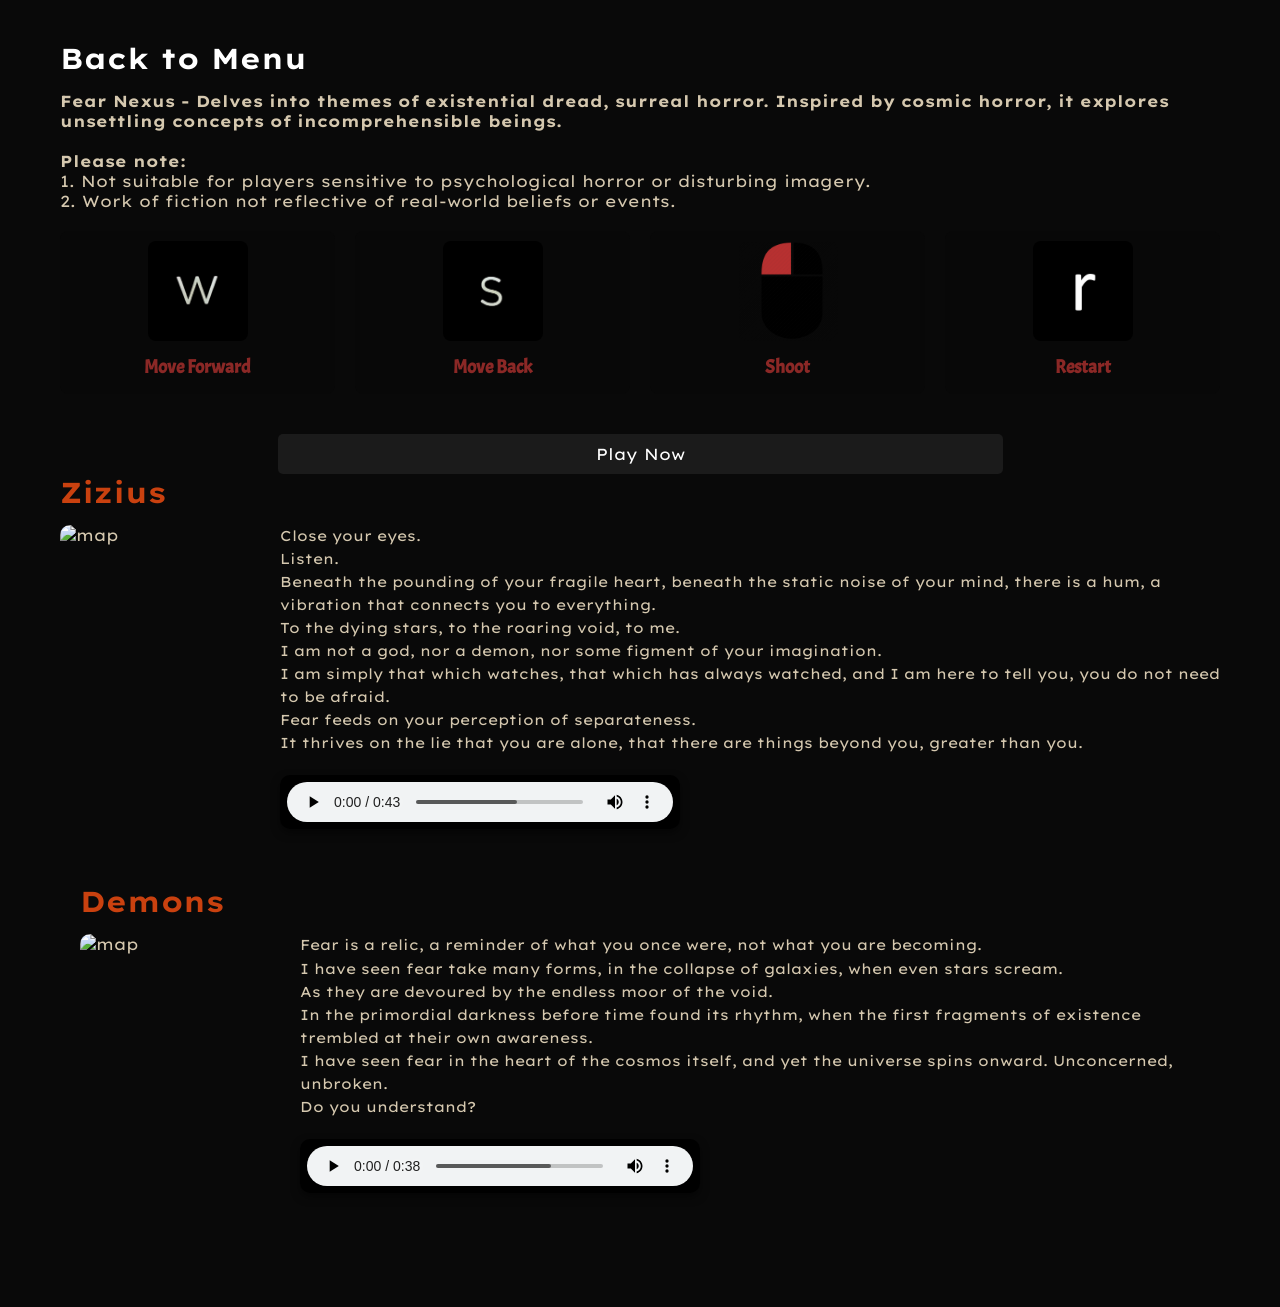
==== gameguide.html @ bfaa83e2 "Initial commit" ====
<!DOCTYPE html>
<html lang="en">
<head>
    <meta charset="UTF-8">
    <meta name="viewport" content="width=device-width, initial-scale=1.0">
    <meta name="description" content="Play the greatest battle arena in the world">
    <title>Fear Nexus - Game Guide</title>
    <!-- Linking external fonts for styling -->
    <link rel="preconnect" href="https://fonts.googleapis.com">
    <link rel="preconnect" href="https://fonts.gstatic.com" crossorigin>
    <link href="https://fonts.googleapis.com/css2?family=Acme&family=Lexend+Exa:wght@100..900&display=swap" rel="stylesheet">
    <!-- External stylesheet for game guide page -->
    <link rel="stylesheet" href="gameguide.css">
</head>
<!-- This HTML structure is for a Fear Nexus game under development. -->
<body>
    <!-- Main Content Section -->
    <section class="content">
        <!-- Path Lore Section: Lore about the character Zizius -->
        <div class="lore-section" id="">
            <!-- Link back to the start menu -->
            <h3><a href="index.html">Back to Menu</a></h3>
            <!-- Description of the game's existential horror theme -->
            <h4>Fear Nexus - Delves into themes of existential dread, surreal horror. Inspired by cosmic horror, it explores unsettling concepts of incomprehensible beings.</h4>
            <br>
            <b>Please note:</b>
            <br>
            1.  Not suitable for players sensitive to psychological horror or disturbing imagery.
            <br>
            2. Work of fiction not reflective of real-world beliefs or events.
            <!-- Controls Section: Describing game controls -->
        <div class="stat-section" id="">
            <br>
            <div class="container">
                <!-- Control for moving forward -->
                <div class="text-1">
                    <div class="text-content">
                        <img src="images/controls1.png" alt="">
                        <div class="text-details">
                            <h3>Move Forward</h3>
                        </div>
                    </div>
                </div>
                
                <!-- Control for moving back -->
                <div class="text-1">
                    <div class="text-content">
                        <img src="images/controls2.png" alt="">
                        <div class="text-details">
                            <h3>Move Back</h3>
                        </div>
                    </div>
                </div>

                <!-- Control for shooting -->
                <div class="text-1">
                    <div class="text-content">
                        <img src="images/left-mouse-click.jpg" alt="">
                        <div class="text-details">
                            <h3>Shoot</h3>
                        </div>
                    </div>
                </div>

                <!-- Control for restarting the game -->
                <div class="text-1">
                    <div class="text-content">
                        <img src="images/controls3.png" alt="">
                        <div class="text-details">
                            <h3>Restart</h3>
                        </div>
                    </div>
                </div>
            </div>
        </div>
        <div class="button-container">
            <a href="gameplay.html" class="play-button">Play Now</a>
        </div>
            <!-- Stat Section for Zizius character -->
            <div class="stat-section" id="">
                <h3>Zizius</h3>
                <div class="container">
                    <!-- Character image -->
                    <img src="images/player.png" alt="map" width="200px" height="200px">
                    
                    <!-- Text detailing Zizius' lore -->
                    <div class="text-details">
                        <p>Close your eyes.</p>
                        <p>Listen.</p>
                        <p>Beneath the pounding of your fragile heart, beneath the static noise of your mind, there is a hum, a vibration that connects you to everything.</p>
                        <p>To the dying stars, to the roaring void, to me.</p>
                        <p>I am not a god, nor a demon, nor some figment of your imagination.</p>
                        <p>I am simply that which watches, that which has always watched, and I am here to tell you, you do not need to be afraid.</p>
                        <p>Fear feeds on your perception of separateness.</p>
                        <p>It thrives on the lie that you are alone, that there are things beyond you, greater than you.</p>
                        
                        <!-- Audio section with a sound file for Zizius -->
                        <div class="audio-section">
                            <audio controls>
                                <source src="[FEAR-lostchild].mp3" type="audio/mpeg">
                            </audio>
                        </div>
                    </div>
                </div>
            </div>
        </div>

        <!-- Path Lore Section: Lore about Demons -->
        <section class="content">
            <div class="lore-section" id="">
                <div class="stat-section" id="">
                    <h3>Demons</h3>
                    <div class="container">
                        <!-- Demon character image -->
                        <img src="images/demon.png" alt="map" width="200px" height="200px">
                        
                        <!-- Text detailing the lore about demons -->
                        <div class="text-details">
                            <p>Fear is a relic, a reminder of what you once were, not what you are becoming.</p>
                            <p>I have seen fear take many forms, in the collapse of galaxies, when even stars scream.</p>
                            <p>As they are devoured by the endless moor of the void.</p>
                            <p>In the primordial darkness before time found its rhythm, when the first fragments of existence trembled at their own awareness.</p>
                            <p>I have seen fear in the heart of the cosmos itself, and yet the universe spins onward. Unconcerned, unbroken.</p>
                            <p>Do you understand?</p>
                            
                            <!-- Audio section with a sound file for demon's -->
                            <div class="audio-section">
                                <audio controls>
                                    <source src="[FEAR-demon].mp3" type="audio/mpeg">
                                </audio>
                            </div>
                        </div>
                    </div>
                </div>
            </div>
        </section>

        
    </section>

    <!-- Link to external JavaScript file for interactive elements -->
    <script src="script.js"></script>
</body>
</html>
---- gameguide.css ----
/* Universal selector for general styles */
* {
    margin: 0; /* Removes default margin */
    padding: 0; /* Removes default padding */
    box-sizing: border-box; /* Ensures padding and border are included in the element's total width and height */
    font-family: 'Lexend Exa', sans-serif; /* Sets a consistent font for all elements */
}

/* Body styling */
body {
    background-color: #000000f6; /* Dark background color with slight transparency */
    color: #d5c8af; /* Light beige text color */
}

/* Header styles */
.header {
    background-color: #212121; /* Dark background for the header */
    color: #0042f8; /* Blue text color */
    padding: 20px; /* Adds space around header content */
    text-align: center; /* Centers the header text */
}

.header h2 {
    font-family: 'Acme', sans-serif; /* Custom font for header title */
    font-size: 2em; /* Increases font size */
    margin-bottom: 10px; /* Adds space below the title */
}

.header p {
    font-size: 1.2em; /* Sets the font size for the header paragraph */
    color: #d5c8af; /* Light beige color for text */
}

/* Content section styles */
.content {
    max-width: 1200px; /* Limits the width of the content */
    margin: 20px auto; /* Centers the content with margin */
    padding: 20px; /* Adds space inside the content section */
}

/* Section styles for lore, stats, and alignment */
.lore-section, .stat-section, .alignment-section {
    margin-bottom: 30px; /* Adds space below each section */
}

/* Header styles for lore, stats, and alignment sections */
.lore-section h3, .stat-section h3, .alignment-section h3 {
    color: #c9410f; /* Gold-orange color for section titles */
    font-size: 1.8em; /* Increases the font size */
    margin-bottom: 15px; /* Adds space below the section title */
}

/* Text paragraph styles within lore, stats, and alignment sections */
.lore-text, .alignment-section p, .stat-section p {
    color: #d5c8af; /* Light beige color for text */
    line-height: 1.6; /* Increases line height for better readability */
}

/* Flex container for images and text */
.container {
    display: flex; /* Uses flexbox layout */
    align-items: flex-start; /* Aligns items at the top of the container */
    gap: 20px; /* Adds space between the image and text */
}

/* Styling for text inside the container */
.text-details {
    flex: 1; /* Allows text to take remaining space */
    color: #d5c8af; /* Light beige text color */
}

/* Image styling inside the container */
.container img {
    width: 200px; /* Sets a fixed width for images */
    height: 200px; /* Sets a fixed height for images */
    object-fit: cover; /* Ensures the image fills the box without distortion */
    border-radius: 10px; /* Adds rounded corners to images */
}

/* Styling for text containers */
.text-1 {
    flex: 1 1 calc(25% - 20px); /* Sets the size of each text block */
    background-color: #080808; /* Dark background for text blocks */
    padding: 10px; /* Adds padding inside each text block */
    text-align: center; /* Centers the text */
    border-radius: 8px; /* Rounded corners */
    transition: transform 0.2s; /* Adds a smooth transform effect on hover */
}

/* Hover effect for text containers */
.text-1:hover {
    transform: scale(1.05); /* Slight zoom effect when hovering over text blocks */
}

/* Styling for images inside text content */
.text-content img {
    margin-bottom: 10px; /* Adds space below the image */
    width: 100px; /* Fixed width for images */
    height: 100px; /* Fixed height for images */
    object-fit: cover; /* Ensures images fill the space without distortion */
    border-radius: 8px; /* Rounded corners for images */
}

/* Styling for text details within each container */
.text-details h3 {
    font-family: 'Acme', sans-serif; /* Custom font for text titles */
    font-size: 1.2em; /* Font size for text titles */
    color: #8b2826; /* Dark red color for text titles */
    margin-bottom: 5px; /* Adds space below the title */
}

.text-details p {
    font-size: 0.9em; /* Smaller font size for paragraphs */
    color: #d5c8af; /* Light beige text color */
}

/* Audio section styling */
.audio-section {
    margin-top: 20px; /* Adds space above the audio section */
    text-align: left; /* Aligns audio controls to the left */
}

/* Audio player styling */
.audio-section audio {
    width: 100%; /* Makes the audio player take up full width */
    max-width: 400px; /* Limits the maximum width */
    background-color: #000000f6; /* Dark background for the player */
    border: 2px solid #000000f6; /* Border color matches the background */
    border-radius: 10px; /* Rounded corners for the player */
    padding: 5px; /* Adds padding inside the player */
    box-shadow: 0 4px 8px rgba(0, 0, 0, 0.5); /* Adds a shadow effect */
    color: #d5c8af; /* Light beige color for text inside the audio player */
}

/* Styling for audio section header */
.audio-section h4 {
    margin-bottom: 10px; /* Adds space below the header */
    font-size: 1.2em; /* Increases font size */
    color: #f8b700; /* Gold color for the header */
}

/* Styling for anchor links in h3 elements */
h3 a {
    text-decoration: none; /* Removes underline */
    color: #ffffff; /* White color for links */
    text-align: center; /* Centers the link text */
}

/* Hover effect for links in h3 elements */
h3 a:hover {
    color: #1b1b1b; /* Changes text color on hover */
    border-color: #ffd700; /* Matches border to the hover color */
    transform: scale(1.1); /* Slight zoom effect on hover */
}

.button-container {
    text-align: center;
  }

  .play-button {
    width: 100%; /* Make it full-width */
    max-width: 725px; /* Optional: Set a maximum width */
    display: inline-block;
    padding: 10px 20px;
    font-size: 16px;
    color: white;
    background-color: #1b1b1b;
    text-decoration: none;
    border-radius: 5px;
    transition: background-color 0.3s ease;
    margin-top: 10px;
}

  .play-button:hover {
    background-color: #0000;
}
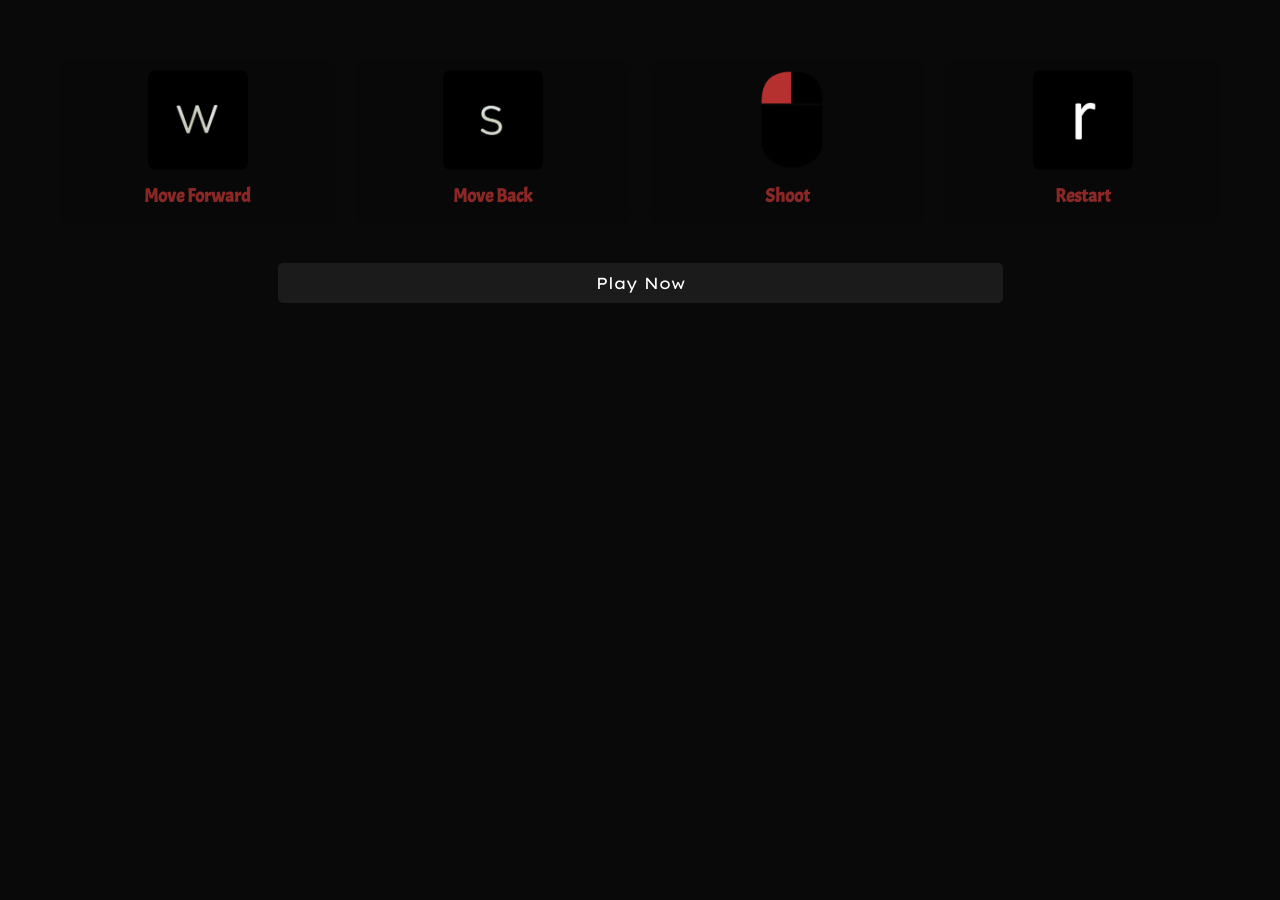
==== commit 0ee4f82e: "refactor: organize asset directory and update documentation" ====
--- a/gameguide.html
+++ b/gameguide.html
@@ -16,19 +16,6 @@
 <body>
     <!-- Main Content Section -->
     <section class="content">
-        <!-- Path Lore Section: Lore about the character Zizius -->
-        <div class="lore-section" id="">
-            <!-- Link back to the start menu -->
-            <h3><a href="index.html">Back to Menu</a></h3>
-            <!-- Description of the game's existential horror theme -->
-            <h4>Fear Nexus - Delves into themes of existential dread, surreal horror. Inspired by cosmic horror, it explores unsettling concepts of incomprehensible beings.</h4>
-            <br>
-            <b>Please note:</b>
-            <br>
-            1.  Not suitable for players sensitive to psychological horror or disturbing imagery.
-            <br>
-            2. Work of fiction not reflective of real-world beliefs or events.
-            <!-- Controls Section: Describing game controls -->
         <div class="stat-section" id="">
             <br>
             <div class="container">
@@ -76,69 +63,13 @@
         <div class="button-container">
             <a href="gameplay.html" class="play-button">Play Now</a>
         </div>
-            <!-- Stat Section for Zizius character -->
-            <div class="stat-section" id="">
-                <h3>Zizius</h3>
-                <div class="container">
-                    <!-- Character image -->
-                    <img src="images/player.png" alt="map" width="200px" height="200px">
-                    
-                    <!-- Text detailing Zizius' lore -->
-                    <div class="text-details">
-                        <p>Close your eyes.</p>
-                        <p>Listen.</p>
-                        <p>Beneath the pounding of your fragile heart, beneath the static noise of your mind, there is a hum, a vibration that connects you to everything.</p>
-                        <p>To the dying stars, to the roaring void, to me.</p>
-                        <p>I am not a god, nor a demon, nor some figment of your imagination.</p>
-                        <p>I am simply that which watches, that which has always watched, and I am here to tell you, you do not need to be afraid.</p>
-                        <p>Fear feeds on your perception of separateness.</p>
-                        <p>It thrives on the lie that you are alone, that there are things beyond you, greater than you.</p>
-                        
-                        <!-- Audio section with a sound file for Zizius -->
-                        <div class="audio-section">
-                            <audio controls>
-                                <source src="[FEAR-lostchild].mp3" type="audio/mpeg">
-                            </audio>
-                        </div>
-                    </div>
-                </div>
-            </div>
-        </div>
-
-        <!-- Path Lore Section: Lore about Demons -->
-        <section class="content">
-            <div class="lore-section" id="">
-                <div class="stat-section" id="">
-                    <h3>Demons</h3>
-                    <div class="container">
-                        <!-- Demon character image -->
-                        <img src="images/demon.png" alt="map" width="200px" height="200px">
-                        
-                        <!-- Text detailing the lore about demons -->
-                        <div class="text-details">
-                            <p>Fear is a relic, a reminder of what you once were, not what you are becoming.</p>
-                            <p>I have seen fear take many forms, in the collapse of galaxies, when even stars scream.</p>
-                            <p>As they are devoured by the endless moor of the void.</p>
-                            <p>In the primordial darkness before time found its rhythm, when the first fragments of existence trembled at their own awareness.</p>
-                            <p>I have seen fear in the heart of the cosmos itself, and yet the universe spins onward. Unconcerned, unbroken.</p>
-                            <p>Do you understand?</p>
-                            
-                            <!-- Audio section with a sound file for demon's -->
-                            <div class="audio-section">
-                                <audio controls>
-                                    <source src="[FEAR-demon].mp3" type="audio/mpeg">
-                                </audio>
-                            </div>
-                        </div>
-                    </div>
-                </div>
-            </div>
-        </section>
-
-        
     </section>
 
     <!-- Link to external JavaScript file for interactive elements -->
-    <script src="script.js"></script>
+
+    <script src="scripts/enemy.js"></script>
+    <script src="scripts/demon.js"></script>
+    
+    <script src="js/main.js"></script>
 </body>
 </html>
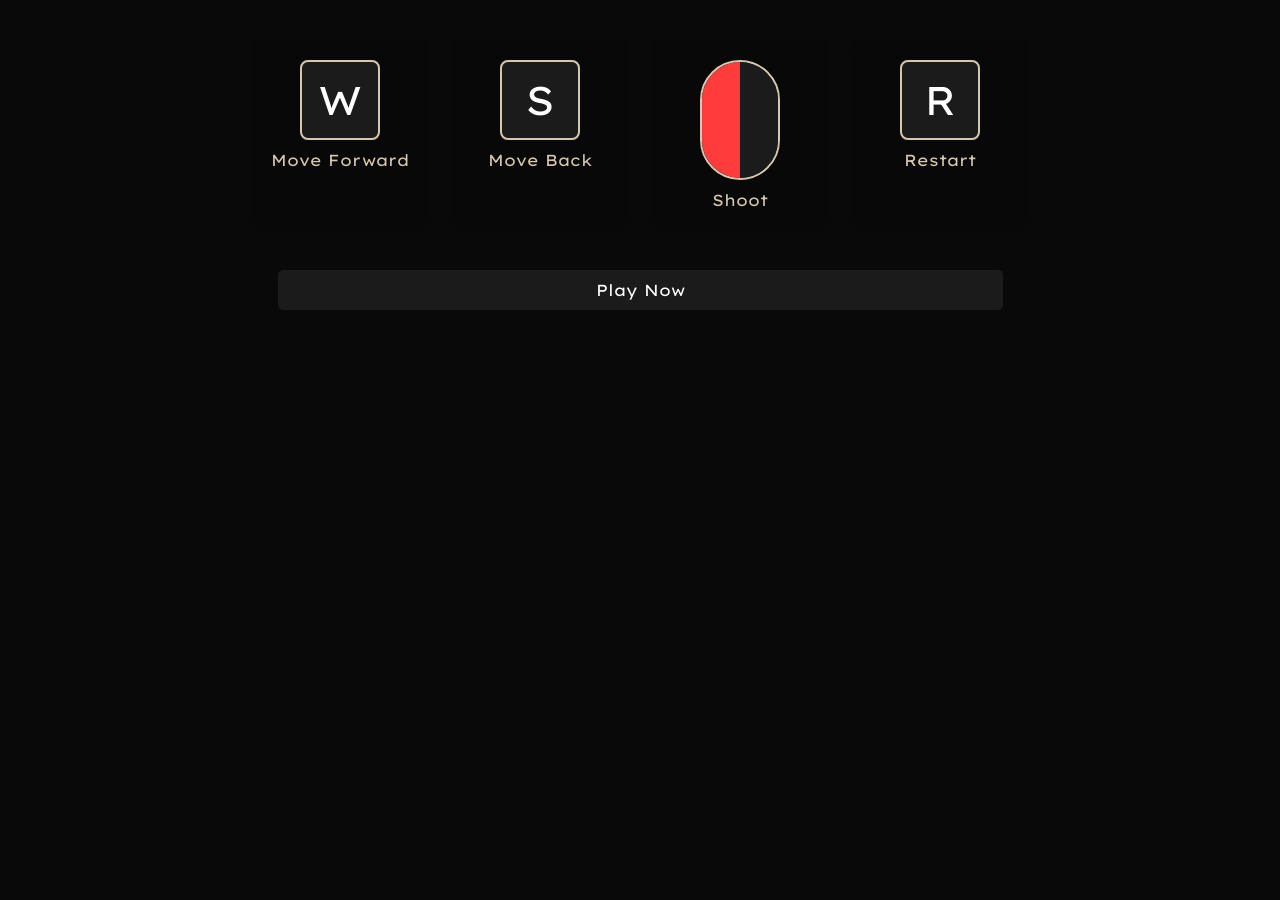
==== commit 2c0ba9eb: "fix: replace static control images with responsive HTML/CSS components" ====
--- a/gameguide.html
+++ b/gameguide.html
@@ -5,71 +5,51 @@
     <meta name="viewport" content="width=device-width, initial-scale=1.0">
     <meta name="description" content="Play the greatest battle arena in the world">
     <title>Fear Nexus - Game Guide</title>
-    <!-- Linking external fonts for styling -->
+
     <link rel="preconnect" href="https://fonts.googleapis.com">
     <link rel="preconnect" href="https://fonts.gstatic.com" crossorigin>
     <link href="https://fonts.googleapis.com/css2?family=Acme&family=Lexend+Exa:wght@100..900&display=swap" rel="stylesheet">
-    <!-- External stylesheet for game guide page -->
+
     <link rel="stylesheet" href="gameguide.css">
 </head>
-<!-- This HTML structure is for a Fear Nexus game under development. -->
+
 <body>
-    <!-- Main Content Section -->
-    <section class="content">
-        <div class="stat-section" id="">
-            <br>
-            <div class="container">
-                <!-- Control for moving forward -->
-                <div class="text-1">
-                    <div class="text-content">
-                        <img src="images/controls1.png" alt="">
-                        <div class="text-details">
-                            <h3>Move Forward</h3>
-                        </div>
-                    </div>
-                </div>
-                
-                <!-- Control for moving back -->
-                <div class="text-1">
-                    <div class="text-content">
-                        <img src="images/controls2.png" alt="">
-                        <div class="text-details">
-                            <h3>Move Back</h3>
-                        </div>
-                    </div>
-                </div>
 
-                <!-- Control for shooting -->
-                <div class="text-1">
-                    <div class="text-content">
-                        <img src="images/left-mouse-click.jpg" alt="">
-                        <div class="text-details">
-                            <h3>Shoot</h3>
-                        </div>
-                    </div>
-                </div>
+<section class="content">
 
-                <!-- Control for restarting the game -->
-                <div class="text-1">
-                    <div class="text-content">
-                        <img src="images/controls3.png" alt="">
-                        <div class="text-details">
-                            <h3>Restart</h3>
-                        </div>
-                    </div>
-                </div>
+    <div class="controls-row">
+
+        <div class="control">
+            <div class="key">W</div>
+            <p>Move Forward</p>
+        </div>
+
+        <div class="control">
+            <div class="key">S</div>
+            <p>Move Back</p>
+        </div>
+
+        <div class="control">
+            <div class="mouse-icon">
+                <div class="left"></div>
+                <div class="right"></div>
             </div>
+            <p>Shoot</p>
         </div>
-        <div class="button-container">
-            <a href="gameplay.html" class="play-button">Play Now</a>
+
+        <div class="control">
+            <div class="key">R</div>
+            <p>Restart</p>
         </div>
-    </section>
 
-    <!-- Link to external JavaScript file for interactive elements -->
+    </div>
 
-    <script src="scripts/enemy.js"></script>
-    <script src="scripts/demon.js"></script>
-    
-    <script src="js/main.js"></script>
+    <div class="button-container">
+        <a href="gameplay.html" class="play-button">Play Now</a>
+    </div>
+
+</section>
+
+<script src="js/main.js"></script>
 </body>
 </html>
--- a/gameguide.css
+++ b/gameguide.css
@@ -174,3 +174,134 @@
   .play-button:hover {
     background-color: #0000;
 }
+
+/* Container for each control */
+.control {
+    display: flex;
+    flex-direction: column;
+    align-items: center;
+    background: #080808;
+    padding: 20px;
+    border-radius: 10px;
+    width: 100%;
+    max-width: 180px;
+    transition: transform 0.2s;
+}
+
+.control:hover {
+    transform: scale(1.05);
+}
+
+/* Keyboard key style */
+.key {
+    width: 80px;
+    height: 80px;
+    background: #1b1b1b;
+    border: 2px solid #d5c8af;
+    border-radius: 8px;
+    display: flex;
+    justify-content: center;
+    align-items: center;
+    font-size: 2.5rem;
+    color: #ffffff;
+    font-family: 'Lexend Exa', sans-serif;
+}
+
+/* Mouse icon recreated in CSS */
+.mouse-icon {
+    width: 80px;
+    height: 120px;
+    background: #1b1b1b;
+    border-radius: 40px;
+    position: relative;
+    display: flex;
+    overflow: hidden;
+    border: 2px solid #d5c8af;
+}
+
+.mouse-icon .left {
+    width: 50%;
+    background: #ff3b3b;
+}
+
+.mouse-icon .right {
+    width: 50%;
+    background: #1b1b1b;
+}
+
+.control p {
+    margin-top: 10px;
+    color: #d5c8af;
+    font-size: 1rem;
+    text-align: center;
+}
+
+/* Row layout for controls */
+.controls-row {
+    display: flex;
+    justify-content: center;
+    gap: 20px;
+    flex-wrap: wrap;
+    margin-bottom: 30px;
+}
+
+/* Individual control box */
+.control {
+    display: flex;
+    flex-direction: column;
+    align-items: center;
+    background: #080808;
+    padding: 20px;
+    border-radius: 10px;
+    width: 100%;
+    max-width: 180px;
+    transition: transform 0.2s;
+}
+
+.control:hover {
+    transform: scale(1.05);
+}
+
+/* Keyboard key style */
+.key {
+    width: 80px;
+    height: 80px;
+    background: #1b1b1b;
+    border: 2px solid #d5c8af;
+    border-radius: 8px;
+    display: flex;
+    justify-content: center;
+    align-items: center;
+    font-size: 2.5rem;
+    color: #ffffff;
+    font-family: 'Lexend Exa', sans-serif;
+}
+
+/* Mouse icon recreated in CSS */
+.mouse-icon {
+    width: 80px;
+    height: 120px;
+    background: #1b1b1b;
+    border-radius: 40px;
+    position: relative;
+    display: flex;
+    overflow: hidden;
+    border: 2px solid #d5c8af;
+}
+
+.mouse-icon .left {
+    width: 50%;
+    background: #ff3b3b;
+}
+
+.mouse-icon .right {
+    width: 50%;
+    background: #1b1b1b;
+}
+
+.control p {
+    margin-top: 10px;
+    color: #d5c8af;
+    font-size: 1rem;
+    text-align: center;
+}
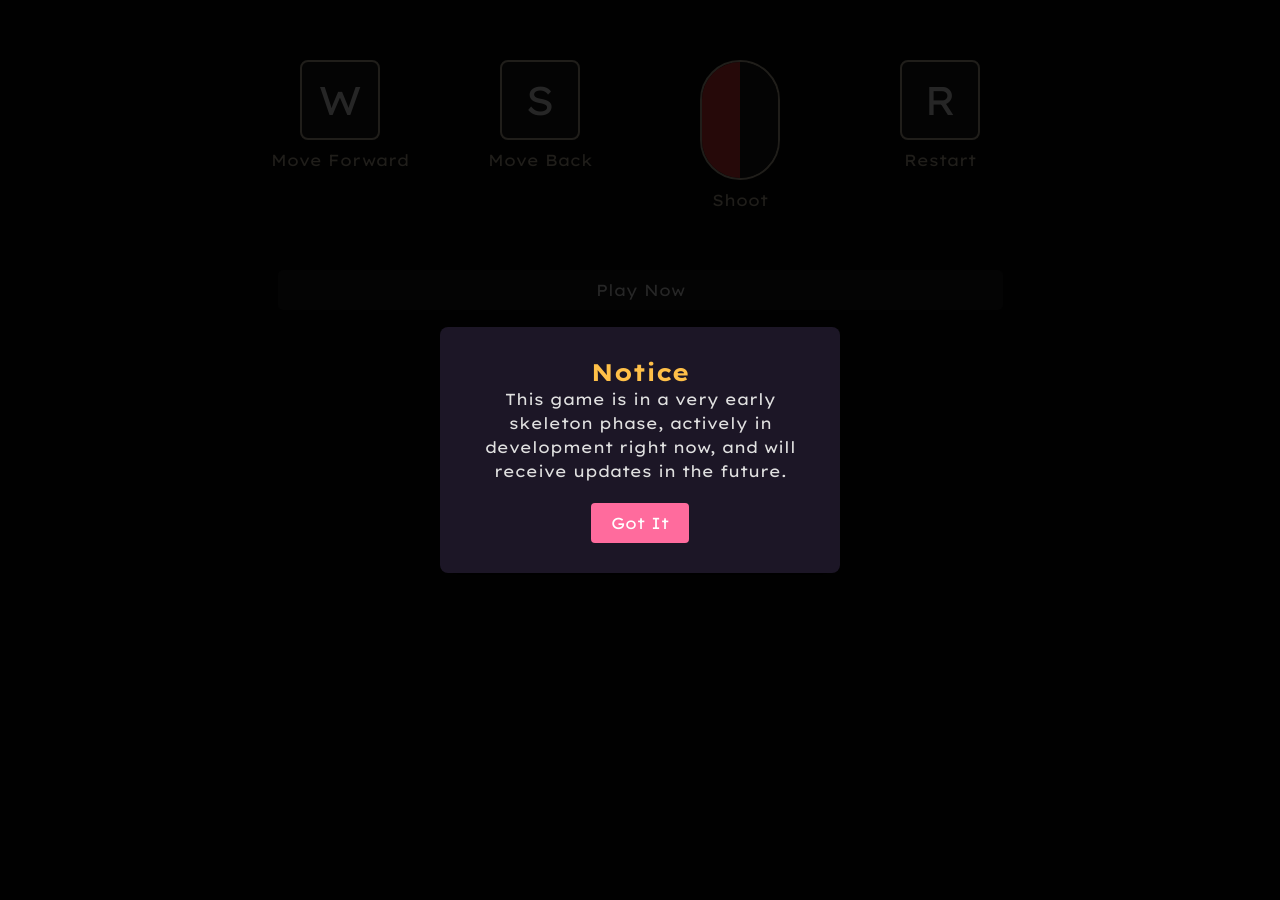
==== commit 60346e44: "fix: add notice" ====
--- a/gameguide.html
+++ b/gameguide.html
@@ -14,6 +14,71 @@
 </head>
 
 <body>
+
+<style>
+  .modalBackdrop {
+    position: fixed;
+    top: 0;
+    left: 0;
+    width: 100%;
+    height: 100%;
+    background: rgba(0, 0, 0, 0.85);
+    display: flex;
+    justify-content: center;
+    align-items: center;
+    z-index: 9999;
+  }
+  .modalContent {
+    background: #1c1626;
+    color: #ffffff;
+    padding: 30px;
+    border-radius: 8px;
+    max-width: 400px;
+    width: 90%;
+    text-align: center;
+    box-shadow: 0 4px 20px rgba(0,0,0,0.5);
+    font-family: sans-serif;
+  }
+  .modalContent h2 {
+    margin-top: 0;
+    color: #ffc048;
+  }
+  .modalContent p {
+    line-height: 1.5;
+    margin-bottom: 20px;
+    color: #e0e0e0;
+  }
+  .modalContent button {
+    background: #ff6b9d;
+    color: #ffffff;
+    border: none;
+    padding: 10px 20px;
+    font-size: 16px;
+    border-radius: 4px;
+    cursor: pointer;
+  }
+  .modalContent button:hover {
+    background: #ff85b3;
+  }
+</style>
+
+<div id="disclaimerModal" class="modalBackdrop">
+  <div class="modalContent">
+    <h2>Notice</h2>
+    <p>This game is in a very early skeleton phase, actively in development right now, and will receive updates in the future.</p>
+    <button id="closeModalBtn">Got It</button>
+  </div>
+</div>
+
+<script>
+  document.addEventListener("DOMContentLoaded", function() {
+    const modal = document.getElementById("disclaimerModal");
+    const button = document.getElementById("closeModalBtn");
+    button.addEventListener("click", function() {
+      modal.style.display = "none";
+    });
+  });
+</script>    
 
 <section class="content">
 
